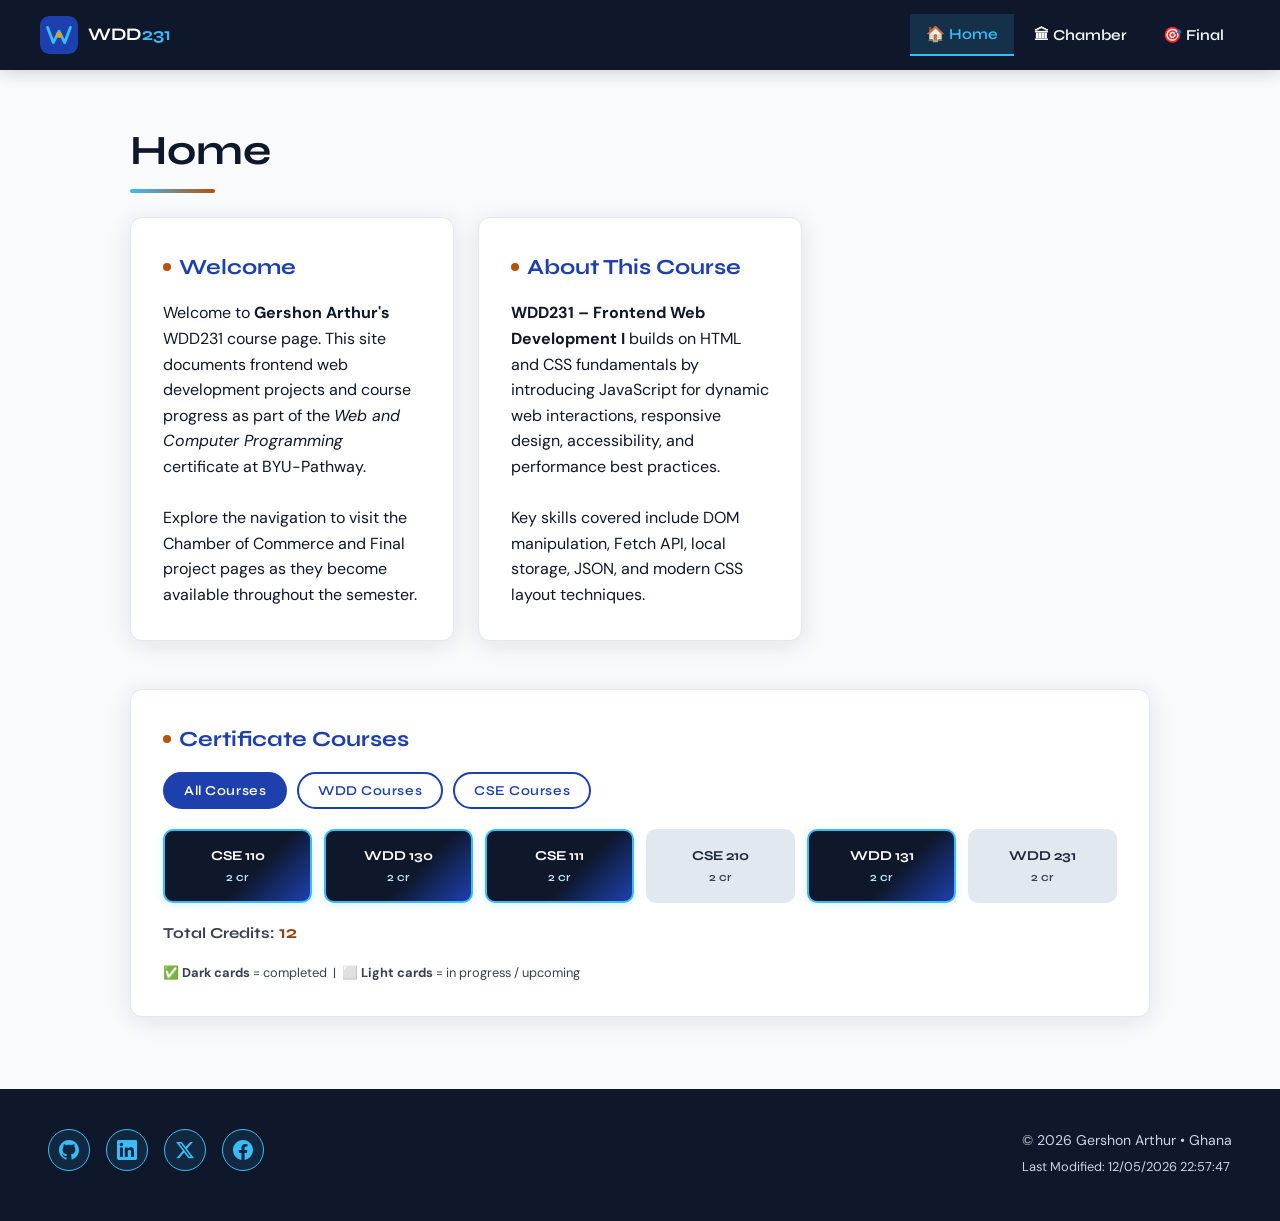
==== index.html @ 5ab0d266 "byu wdd231" ====
<!DOCTYPE html>
<html lang="en">
<head>
    <meta charset="UTF-8">
    <meta name="viewport" content="width=device-width, initial-scale=1.0">
    <title>WDD231 – Gershon Arthur</title>
    <meta name="description" content="WDD231 Frontend Web Development portfolio and course home page for Gershon Arthur.">
    <meta name="author" content="Gershon Arthur">

    <!-- Google Fonts -->
    <link rel="preconnect" href="https://fonts.googleapis.com">
    <link rel="preconnect" href="https://fonts.gstatic.com" crossorigin>
    <link href="https://fonts.googleapis.com/css2?family=Syne:wght@400;600;700;800&family=DM+Sans:wght@300;400;500;600&display=swap" rel="stylesheet">

    <!-- CSS -->
    <link rel="stylesheet" href="styles/small.css">
    <link rel="stylesheet" href="styles/larger.css">

    <!-- JS (deferred) -->
    <script src="scripts/navigation.js" defer></script>
    <script src="scripts/date.js" defer></script>
    <script src="scripts/course.js" defer></script>
</head>
<body>

    <!-- ===== HEADER ===== -->
    <header>
        <a href="index.html" class="logo-wrap" aria-label="WDD231 Home">
            <!-- SVG Logo -->
            <svg viewBox="0 0 40 40" fill="none" xmlns="http://www.w3.org/2000/svg" aria-hidden="true">
                <title>WDD231 Logo</title>
                <rect width="40" height="40" rx="10" fill="#1e40af"/>
                <path d="M8 12 L14 28 L20 16 L26 28 L32 12" stroke="#38bdf8" stroke-width="3" stroke-linecap="round" stroke-linejoin="round" fill="none"/>
                <circle cx="20" cy="20" r="3" fill="#f59e0b"/>
            </svg>
            <span class="site-title">WDD<span>231</span></span>
        </a>

        <button id="menu-btn" aria-label="Toggle navigation menu" aria-expanded="false" aria-controls="main-nav">
            <span></span>
            <span></span>
            <span></span>
        </button>

        <nav id="main-nav" aria-label="Main navigation">
            <a href="index.html" class="active" aria-current="page">🏠 Home</a>
            <a href="chamber/index.html">🏛 Chamber</a>
            <a href="final/index.html">🎯 Final</a>
        </nav>
    </header>

    <!-- ===== MAIN ===== -->
    <main>
        <h1>Home</h1>

        <div class="sections-grid">

            <!-- Section 1: Welcome -->
            <section>
                <h2>Welcome</h2>
                <p>Welcome to <strong>Gershon Arthur's</strong> WDD231 course page. This site documents frontend web development projects and course progress as part of the <em>Web and Computer Programming</em> certificate at BYU-Pathway.</p>
                <br>
                <p>Explore the navigation to visit the Chamber of Commerce and Final project pages as they become available throughout the semester.</p>
            </section>

            <!-- Section 2: About -->
            <section>
                <h2>About This Course</h2>
                <p><strong>WDD231 – Frontend Web Development I</strong> builds on HTML and CSS fundamentals by introducing JavaScript for dynamic web interactions, responsive design, accessibility, and performance best practices.</p>
                <br>
                <p>Key skills covered include DOM manipulation, Fetch API, local storage, JSON, and modern CSS layout techniques.</p>
            </section>

            <!-- Section 3: Courses (wide) -->
            <section class="wide">
                <h2>Certificate Courses</h2>

                <div class="filter-btns" role="group" aria-label="Filter courses">
                    <button class="active" data-filter="ALL">All Courses</button>
                    <button data-filter="WDD">WDD Courses</button>
                    <button data-filter="CSE">CSE Courses</button>
                </div>

                <div id="course-cards" role="region" aria-live="polite" aria-label="Course list"></div>
                <p id="total-credits"></p>

                <p style="font-size:0.8rem; color:#374151; margin-top:1rem;">
                    ✅ <strong>Dark cards</strong> = completed &nbsp;|&nbsp; ⬜ <strong>Light cards</strong> = in progress / upcoming
                </p>
            </section>

        </div>
    </main>

    <!-- ===== FOOTER ===== -->
    <footer>

        <!-- Social links -->
        <div class="social-links" role="navigation" aria-label="Social media links">
            <a href="https://github.com" target="_blank" rel="noopener noreferrer" aria-label="GitHub profile">
                <!-- GitHub icon SVG -->
                <svg width="20" height="20" viewBox="0 0 24 24" fill="currentColor" aria-hidden="true">
                    <path d="M12 0C5.37 0 0 5.37 0 12c0 5.3 3.438 9.8 8.205 11.387.6.113.82-.258.82-.577 0-.285-.01-1.04-.015-2.04-3.338.724-4.042-1.61-4.042-1.61-.546-1.387-1.333-1.756-1.333-1.756-1.089-.745.083-.729.083-.729 1.205.084 1.838 1.236 1.838 1.236 1.07 1.835 2.807 1.305 3.492.998.108-.776.417-1.305.76-1.605-2.665-.3-5.466-1.332-5.466-5.93 0-1.31.465-2.38 1.235-3.22-.135-.303-.54-1.523.105-3.176 0 0 1.005-.322 3.3 1.23.96-.267 1.98-.399 3-.405 1.02.006 2.04.138 3 .405 2.28-1.552 3.285-1.23 3.285-1.23.645 1.653.24 2.873.12 3.176.765.84 1.23 1.91 1.23 3.22 0 4.61-2.805 5.625-5.475 5.92.42.36.81 1.096.81 2.22 0 1.605-.015 2.896-.015 3.286 0 .315.21.69.825.57C20.565 21.795 24 17.295 24 12c0-6.63-5.37-12-12-12"/>
                </svg>
            </a>
            <a href="https://linkedin.com" target="_blank" rel="noopener noreferrer" aria-label="LinkedIn profile">
                <svg width="20" height="20" viewBox="0 0 24 24" fill="currentColor" aria-hidden="true">
                    <path d="M20.447 20.452h-3.554v-5.569c0-1.328-.027-3.037-1.852-3.037-1.853 0-2.136 1.445-2.136 2.939v5.667H9.351V9h3.414v1.561h.046c.477-.9 1.637-1.85 3.37-1.85 3.601 0 4.267 2.37 4.267 5.455v6.286zM5.337 7.433a2.062 2.062 0 01-2.063-2.065 2.064 2.064 0 112.063 2.065zm1.782 13.019H3.555V9h3.564v11.452zM22.225 0H1.771C.792 0 0 .774 0 1.729v20.542C0 23.227.792 24 1.771 24h20.451C23.2 24 24 23.227 24 22.271V1.729C24 .774 23.2 0 22.222 0h.003z"/>
                </svg>
            </a>
            <a href="https://twitter.com" target="_blank" rel="noopener noreferrer" aria-label="Twitter/X profile">
                <svg width="20" height="20" viewBox="0 0 24 24" fill="currentColor" aria-hidden="true">
                    <path d="M18.244 2.25h3.308l-7.227 8.26 8.502 11.24H16.17l-5.214-6.817L4.99 21.75H1.68l7.73-8.835L1.254 2.25H8.08l4.713 6.231zm-1.161 17.52h1.833L7.084 4.126H5.117z"/>
                </svg>
            </a>
            <a href="https://facebook.com" target="_blank" rel="noopener noreferrer" aria-label="Facebook profile">
                <svg width="20" height="20" viewBox="0 0 24 24" fill="currentColor" aria-hidden="true">
                    <path d="M24 12.073c0-6.627-5.373-12-12-12s-12 5.373-12 12c0 5.99 4.388 10.954 10.125 11.854v-8.385H7.078v-3.47h3.047V9.43c0-3.007 1.792-4.669 4.533-4.669 1.312 0 2.686.235 2.686.235v2.953H15.83c-1.491 0-1.956.925-1.956 1.874v2.25h3.328l-.532 3.47h-2.796v8.385C19.612 23.027 24 18.062 24 12.073z"/>
                </svg>
            </a>
        </div>

        <!-- Info -->
        <div class="footer-info">
            <p>© <span id="currentyear"></span> Gershon Arthur &bull; Ghana</p>
            <p id="lastModified"></p>
        </div>

    </footer>

</body>
</html>
---- styles/small.css ----
/* ===== CSS Variables ===== */
:root {
    --primary: #0f172a;
    --secondary: #1e40af;
    --accent: #38bdf8;
    --accent2: #b45309;   /* darkened amber for AA contrast on white */
    --bg: #f8fafc;
    --card-bg: #ffffff;
    --text: #0f172a;
    --text-muted: #374151; /* darkened for AA contrast */
    --nav-bg: #0f172a;
    --nav-text: #f8fafc;
    --border: #e2e8f0;
    --shadow: 0 4px 24px rgba(15,23,42,0.10);
    --radius: 12px;
    --font-heading: 'Syne', sans-serif;
    --font-body: 'DM Sans', sans-serif;
}

/* ===== Reset ===== */
*, *::before, *::after { box-sizing: border-box; margin: 0; padding: 0; }

html { scroll-behavior: smooth; }

body {
    font-family: var(--font-body);
    background: var(--bg);
    color: var(--text);
    min-height: 100vh;
    display: flex;
    flex-direction: column;
    font-size: 1rem;
    line-height: 1.6;
}

/* ===== Header ===== */
header {
    background: var(--primary);
    color: var(--nav-text);
    padding: 0.75rem 1.25rem;
    display: flex;
    align-items: center;
    justify-content: space-between;
    position: sticky;
    top: 0;
    z-index: 100;
    box-shadow: 0 2px 16px rgba(0,0,0,0.18);
    flex-wrap: wrap;
}

.logo-wrap {
    display: flex;
    align-items: center;
    gap: 0.6rem;
    text-decoration: none;
    color: inherit;
}

.logo-wrap svg { width: 38px; height: 38px; flex-shrink: 0; }

.site-title {
    font-family: var(--font-heading);
    font-size: 1.1rem;
    font-weight: 700;
    letter-spacing: 0.02em;
    line-height: 1.2;
    color: #fff;
}

.site-title span { color: var(--accent); }

/* ===== Hamburger ===== */
#menu-btn {
    background: none;
    border: 2px solid var(--accent);
    color: var(--accent);
    border-radius: 8px;
    width: 42px;
    height: 42px;
    cursor: pointer;
    display: flex;
    flex-direction: column;
    justify-content: center;
    align-items: center;
    gap: 5px;
    padding: 6px;
    transition: background 0.2s;
}

#menu-btn:hover { background: var(--accent); color: var(--primary); }
#menu-btn:hover span { background: var(--primary); }

#menu-btn span {
    display: block;
    width: 20px;
    height: 2px;
    background: var(--accent);
    border-radius: 2px;
    transition: all 0.3s;
}

#menu-btn.open span:nth-child(1) { transform: translateY(7px) rotate(45deg); }
#menu-btn.open span:nth-child(2) { opacity: 0; }
#menu-btn.open span:nth-child(3) { transform: translateY(-7px) rotate(-45deg); }

/* ===== Nav ===== */
nav {
    background: #1e293b;
    display: none;
    flex-direction: column;
    width: 100%;
    position: absolute;
    top: 100%;
    left: 0;
    z-index: 99;
    box-shadow: 0 8px 24px rgba(0,0,0,0.2);
}

nav.open { display: flex; }

nav a {
    color: var(--nav-text);
    text-decoration: none;
    padding: 1rem 1.5rem;
    font-family: var(--font-heading);
    font-size: 1rem;
    font-weight: 600;
    border-bottom: 1px solid rgba(255,255,255,0.07);
    transition: background 0.2s, color 0.2s, padding-left 0.2s;
    display: flex;
    align-items: center;
    gap: 0.5rem;
}

nav a:hover, nav a.active {
    background: var(--secondary);
    color: var(--accent);
    padding-left: 2rem;
}

nav a.active { border-left: 4px solid var(--accent); }

/* ===== Main ===== */
main {
    flex: 1;
    padding: 1.5rem 1rem;
    max-width: 1100px;
    width: 100%;
    margin: 0 auto;
}

main h1 {
    font-family: var(--font-heading);
    font-size: 2rem;
    font-weight: 700;
    margin-bottom: 1.5rem;
    color: var(--primary);
    position: relative;
    display: inline-block;
}

main h1::after {
    content: '';
    display: block;
    height: 4px;
    width: 60%;
    background: linear-gradient(90deg, var(--accent), var(--accent2));
    border-radius: 2px;
    margin-top: 0.3rem;
}

section {
    background: var(--card-bg);
    border-radius: var(--radius);
    padding: 1.5rem;
    margin-bottom: 1.5rem;
    box-shadow: var(--shadow);
    border: 1px solid var(--border);
}

section h2 {
    font-family: var(--font-heading);
    font-size: 1.2rem;
    font-weight: 700;
    margin-bottom: 1rem;
    color: var(--secondary);
    display: flex;
    align-items: center;
    gap: 0.5rem;
}

section h2::before {
    content: '';
    display: inline-block;
    width: 8px;
    height: 8px;
    background: var(--accent2);
    border-radius: 50%;
    flex-shrink: 0;
}

/* ===== Filter Buttons ===== */
.filter-btns {
    display: flex;
    flex-wrap: wrap;
    gap: 0.6rem;
    margin-bottom: 1.25rem;
}

.filter-btns button {
    padding: 0.5rem 1.2rem;
    border-radius: 999px;
    border: 2px solid var(--secondary);
    background: transparent;
    color: var(--secondary);
    font-family: var(--font-heading);
    font-size: 0.85rem;
    font-weight: 600;
    cursor: pointer;
    transition: all 0.2s;
    letter-spacing: 0.04em;
}

.filter-btns button:hover,
.filter-btns button.active {
    background: var(--secondary);
    color: #fff;
}

/* ===== Course Cards ===== */
#course-cards {
    display: grid;
    grid-template-columns: repeat(auto-fill, minmax(130px, 1fr));
    gap: 0.75rem;
}

.course-card {
    background: #e2e8f0;
    border-radius: 10px;
    padding: 0.85rem;
    text-align: center;
    font-family: var(--font-heading);
    font-size: 0.85rem;
    font-weight: 700;
    color: #1e293b;   /* ensure AA contrast on light bg */
    border: 2px solid transparent;
    transition: all 0.2s;
    cursor: default;
}

.course-card.completed {
    background: linear-gradient(135deg, #0f172a 60%, #1e40af);
    color: #fff;
    border-color: var(--accent);
    box-shadow: 0 2px 10px rgba(56,189,248,0.18);
}

.course-card .credits {
    display: block;
    font-size: 0.75rem;
    font-weight: 600;
    color: #374151;
    margin-top: 2px;
}

.course-card.completed .credits {
    color: #bae6fd; /* light blue on dark bg — passes AA */
}

#total-credits {
    margin-top: 1rem;
    font-family: var(--font-heading);
    font-size: 0.95rem;
    font-weight: 700;
    color: #374151;
}

#total-credits span {
    color: #92400e; /* dark amber — AA on white */
    font-size: 1.1rem;
}

/* ===== Footer ===== */
footer {
    background: var(--primary);
    color: var(--nav-text);
    padding: 2rem 1.25rem;
    margin-top: auto;
    display: flex;
    flex-direction: column;
    gap: 1.25rem;
    align-items: center;
    text-align: center;
}

.social-links {
    display: flex;
    gap: 1rem;
    justify-content: center;
}

.social-links a {
    color: var(--accent);
    background: rgba(56,189,248,0.1);
    border: 1.5px solid var(--accent);
    border-radius: 50%;
    width: 42px;
    height: 42px;
    display: flex;
    align-items: center;
    justify-content: center;
    transition: all 0.2s;
    text-decoration: none;
}

.social-links a:hover {
    background: var(--accent);
    color: var(--primary);
    transform: translateY(-2px);
}

.footer-info {
    font-size: 0.88rem;
    color: #cbd5e1;
    line-height: 1.7;
}

.footer-info p { margin-bottom: 0.2rem; }

#lastModified { font-size: 0.8rem; color: #cbd5e1; }
---- styles/larger.css ----
/* ===== Larger screens (641px and up) ===== */
@media (min-width: 641px) {

    header {
        padding: 0.85rem 2.5rem;
    }

    /* Hide hamburger, show nav inline */
    #menu-btn { display: none; }

    nav {
        display: flex !important;
        flex-direction: row;
        background: transparent;
        align-items: center;
        gap: 0.25rem;
        position: static;
        width: auto;
        box-shadow: none;
    }

    nav a {
        padding: 0.5rem 1rem;
        border-bottom: none;
        border-radius: 8px;
        font-size: 0.9rem;
        transition: background 0.2s, color 0.2s;
    }

    nav a:hover, nav a.active {
        background: rgba(56, 189, 248, 0.15);
        color: var(--accent);
        padding-left: 1rem;
    }

    nav a.active {
        border-left: none;
        border-bottom: 2px solid var(--accent);
        border-radius: 0;
    }

    /* Main layout */
    main {
        padding: 2.5rem 2rem;
    }

    main h1 {
        font-size: 2.6rem;
    }

    /* Three column section layout */
    .sections-grid {
        display: grid;
        grid-template-columns: 1fr 1fr;
        gap: 1.5rem;
    }

    .sections-grid .wide {
        grid-column: 1 / -1;
    }

    section {
        padding: 2rem;
    }

    section h2 {
        font-size: 1.35rem;
    }

    /* Footer */
    footer {
        flex-direction: row;
        justify-content: space-between;
        align-items: flex-start;
        padding: 2.5rem 3rem;
        text-align: left;
        flex-wrap: wrap;
        gap: 2rem;
    }

    .social-links { justify-content: flex-start; }
}

/* ===== Wide screens (1024px and up) ===== */
@media (min-width: 1024px) {
    main {
        padding: 3rem 2.5rem;
    }

    .sections-grid {
        grid-template-columns: 1fr 1fr 1fr;
    }

    .sections-grid .wide {
        grid-column: 1 / -1;
    }

    nav a { font-size: 0.95rem; }
}
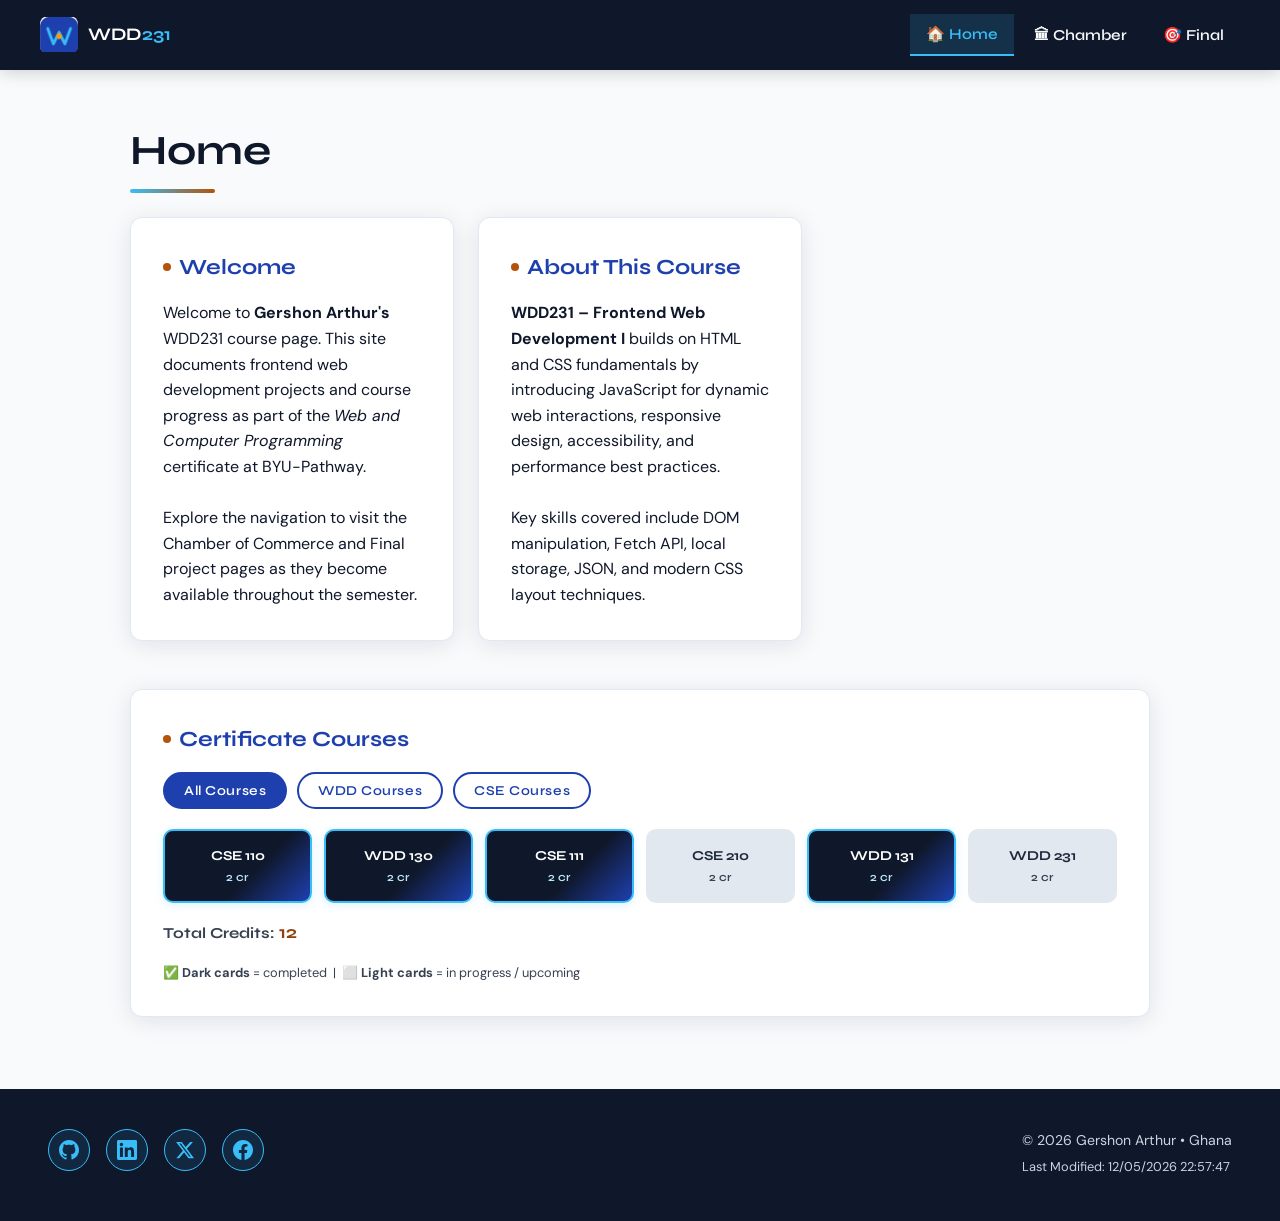
==== commit 16bab56f: "image done" ====
--- a/index.html
+++ b/index.html
@@ -26,13 +26,7 @@
     <!-- ===== HEADER ===== -->
     <header>
         <a href="index.html" class="logo-wrap" aria-label="WDD231 Home">
-            <!-- SVG Logo -->
-            <svg viewBox="0 0 40 40" fill="none" xmlns="http://www.w3.org/2000/svg" aria-hidden="true">
-                <title>WDD231 Logo</title>
-                <rect width="40" height="40" rx="10" fill="#1e40af"/>
-                <path d="M8 12 L14 28 L20 16 L26 28 L32 12" stroke="#38bdf8" stroke-width="3" stroke-linecap="round" stroke-linejoin="round" fill="none"/>
-                <circle cx="20" cy="20" r="3" fill="#f59e0b"/>
-            </svg>
+            <img src="images/logo.png" alt="WDD231 Logo" class="logo-img">
             <span class="site-title">WDD<span>231</span></span>
         </a>
 
@@ -84,7 +78,7 @@
                 <div id="course-cards" role="region" aria-live="polite" aria-label="Course list"></div>
                 <p id="total-credits"></p>
 
-                <p style="font-size:0.8rem; color:#374151; margin-top:1rem;">
+                <p class="course-legend">
                     ✅ <strong>Dark cards</strong> = completed &nbsp;|&nbsp; ⬜ <strong>Light cards</strong> = in progress / upcoming
                 </p>
             </section>
--- a/styles/small.css
+++ b/styles/small.css
@@ -58,6 +58,14 @@
 
 .logo-wrap svg { width: 38px; height: 38px; flex-shrink: 0; }
 
+.logo-img {
+    width: 38px;
+    height: 38px;
+    border-radius: 8px;
+    flex-shrink: 0;
+    object-fit: contain;
+}
+
 .site-title {
     font-family: var(--font-heading);
     font-size: 1.1rem;
@@ -327,4 +335,11 @@
 
 .footer-info p { margin-bottom: 0.2rem; }
 
-#lastModified { font-size: 0.8rem; color: #cbd5e1; }+#lastModified { font-size: 0.8rem; color: #cbd5e1; }
+
+/* ===== Course Legend ===== */
+.course-legend {
+    font-size: 0.8rem;
+    color: #374151;
+    margin-top: 1rem;
+}
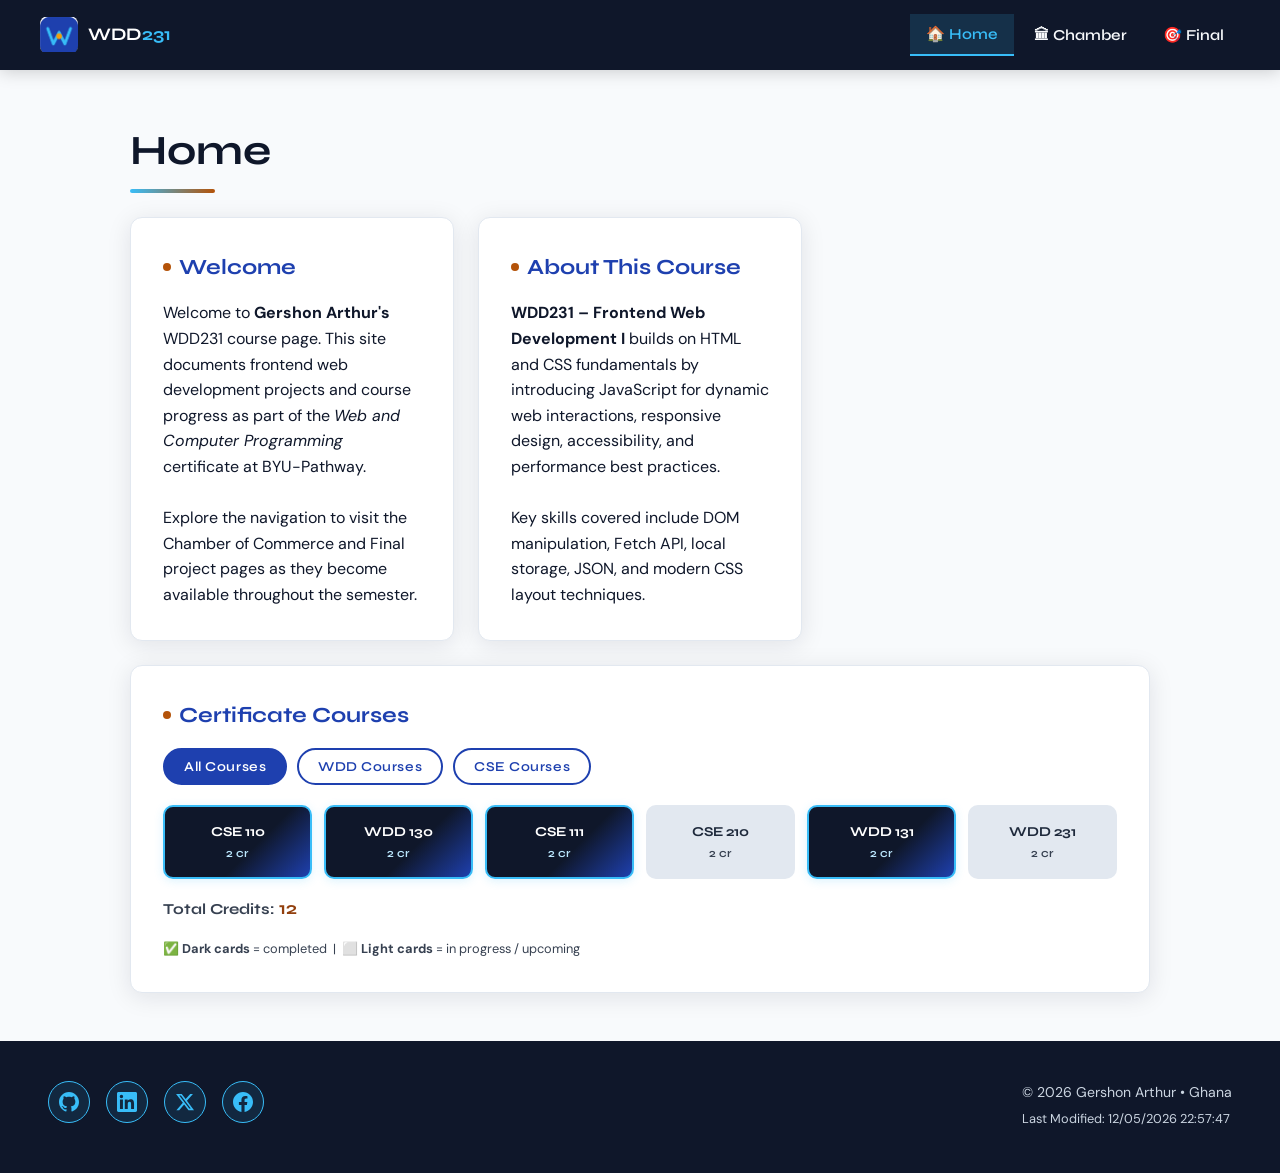
==== commit e0985d80: "chamber" ====
--- a/index.html
+++ b/index.html
@@ -25,7 +25,7 @@
 
     <!-- ===== HEADER ===== -->
     <header>
-        <a href="index.html" class="logo-wrap" aria-label="WDD231 Home">
+        <a href="./" class="logo-wrap" aria-label="WDD231 Home">
             <img src="images/logo.png" alt="WDD231 Logo" class="logo-img">
             <span class="site-title">WDD<span>231</span></span>
         </a>
@@ -37,9 +37,9 @@
         </button>
 
         <nav id="main-nav" aria-label="Main navigation">
-            <a href="index.html" class="active" aria-current="page">🏠 Home</a>
-            <a href="chamber/index.html">🏛 Chamber</a>
-            <a href="final/index.html">🎯 Final</a>
+            <a href="./" class="active" aria-current="page">🏠 Home</a>
+            <a href="./chamber/directory.html">🏛 Chamber</a>
+            <a href="final/">🎯 Final</a>
         </nav>
     </header>
 
--- a/styles/small.css
+++ b/styles/small.css
@@ -177,11 +177,21 @@
     margin-top: 0.3rem;
 }
 
+/* ===== Sections Grid (mobile: single column grid) ===== */
+.sections-grid {
+    display: grid;
+    grid-template-columns: 1fr;
+    gap: 1.25rem;
+}
+
+.sections-grid .wide {
+    grid-column: 1 / -1;
+}
+
 section {
     background: var(--card-bg);
     border-radius: var(--radius);
     padding: 1.5rem;
-    margin-bottom: 1.5rem;
     box-shadow: var(--shadow);
     border: 1px solid var(--border);
 }
